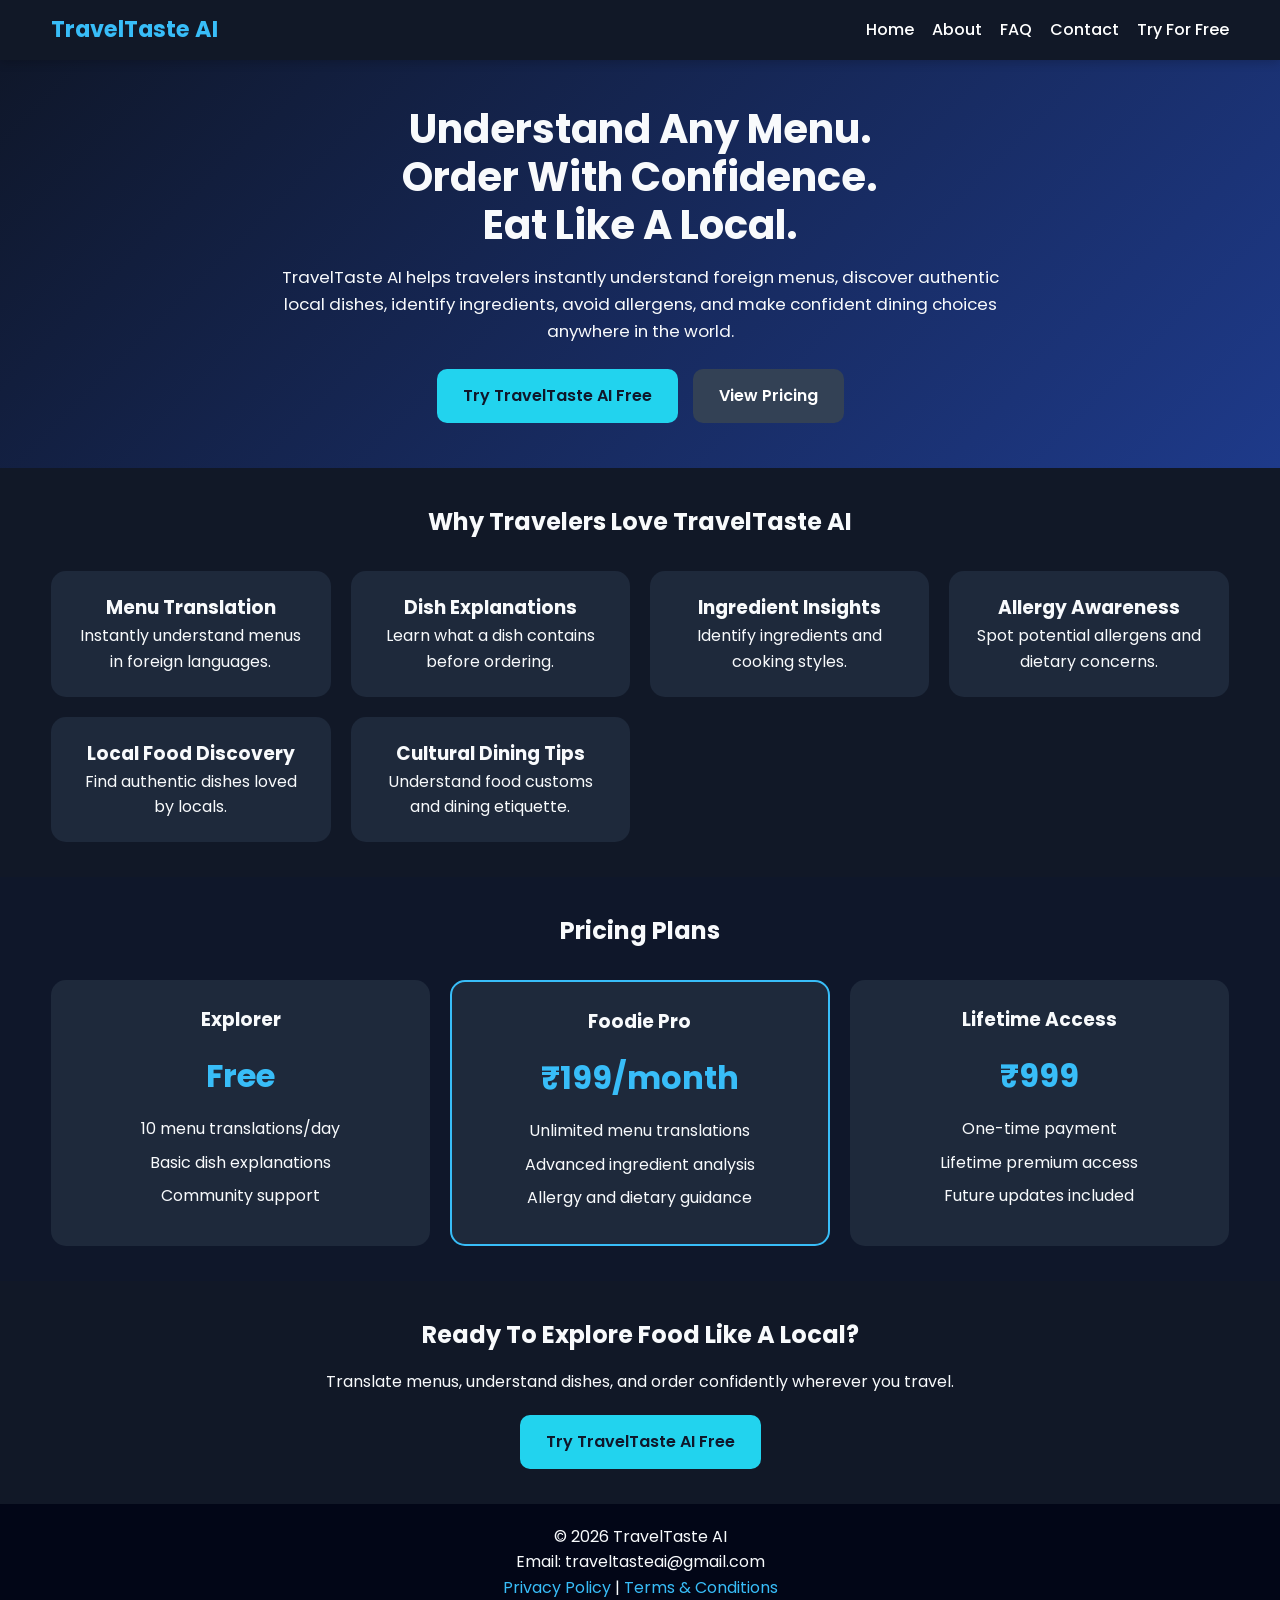
==== index.html @ f71152d3 "Fix HTML formatting and update content" ====
<!DOCTYPE html>

<html lang="en">

<head>
<meta charset="UTF-8">
<meta name="viewport" content="width=device-width, initial-scale=1.0">

<title>TravelTaste AI | Understand Any Menu, Eat Like A Local</title>

<meta name="description"
content="TravelTaste AI helps travelers understand menus, identify ingredients, discover local dishes, avoid allergens, and order confidently anywhere in the world.">

<link rel="stylesheet" href="assets/css/style.css">

<link rel="preconnect" href="https://fonts.googleapis.com">
<link href="https://fonts.googleapis.com/css2?family=Poppins:wght@300;400;500;600;700&display=swap" rel="stylesheet">
</head>

<body>

<header>
<div class="container">

<div class="logo">
TravelTaste AI
</div>

<nav>
<ul>
<li><a href="index.html">Home</a></li>
<li><a href="about.html">About</a></li>
<li><a href="faq.html">FAQ</a></li>
<li><a href="contact.html">Contact</a></li>

<li>
<a href="https://chatgpt.com/g/g-6a216ccab2dc8191abaa5e200b247805-traveltaste-ai"
target="_blank"
class="btn-nav">
Try For Free
</a>
</li>
</ul>
</nav>

</div>
</header>

<section class="hero">

<div class="container">

<h1>Understand Any Menu.<br>Order With Confidence.<br>Eat Like A Local.</h1>

<p>
TravelTaste AI helps travelers instantly understand foreign menus,
discover authentic local dishes, identify ingredients,
avoid allergens, and make confident dining choices anywhere in the world.
</p>

<div class="hero-buttons">

<a class="btn-primary"
href="https://chatgpt.com/g/g-6a216ccab2dc8191abaa5e200b247805-traveltaste-ai"
target="_blank">
Try TravelTaste AI Free
</a>

<a class="btn-secondary"
href="#pricing">
View Pricing </a>

</div>

</div>

</section>

<section class="features">

<div class="container">

<h2>Why Travelers Love TravelTaste AI</h2>

<div class="feature-grid">

<div class="card">
<h3>Menu Translation</h3>
<p>Instantly understand menus in foreign languages.</p>
</div>

<div class="card">
<h3>Dish Explanations</h3>
<p>Learn what a dish contains before ordering.</p>
</div>

<div class="card">
<h3>Ingredient Insights</h3>
<p>Identify ingredients and cooking styles.</p>
</div>

<div class="card">
<h3>Allergy Awareness</h3>
<p>Spot potential allergens and dietary concerns.</p>
</div>

<div class="card">
<h3>Local Food Discovery</h3>
<p>Find authentic dishes loved by locals.</p>
</div>

<div class="card">
<h3>Cultural Dining Tips</h3>
<p>Understand food customs and dining etiquette.</p>
</div>

</div>

</div>

</section>

<section id="pricing" class="pricing">

<div class="container">

<h2>Pricing Plans</h2>

<div class="pricing-grid">

<div class="price-card">

<h3>Explorer</h3>

<div class="price">Free</div>

<ul>
<li>10 menu translations/day</li>
<li>Basic dish explanations</li>
<li>Community support</li>
</ul>

</div>

<div class="price-card featured">

<h3>Foodie Pro</h3>

<div class="price">₹199/month</div>

<ul>
<li>Unlimited menu translations</li>
<li>Advanced ingredient analysis</li>
<li>Allergy and dietary guidance</li>
</ul>

</div>

<div class="price-card">

<h3>Lifetime Access</h3>

<div class="price">₹999</div>

<ul>
<li>One-time payment</li>
<li>Lifetime premium access</li>
<li>Future updates included</li>
</ul>

</div>

</div>

</div>

</section>

<section class="cta">

<div class="container">

<h2>Ready To Explore Food Like A Local?</h2>

<p>
Translate menus, understand dishes, and order confidently wherever you travel.
</p>

<a class="btn-primary"
href="https://chatgpt.com/g/g-6a216ccab2dc8191abaa5e200b247805-traveltaste-ai"
target="_blank">
Try TravelTaste AI Free
</a>

</div>

</section>

<footer>

<div class="container">

<p>
© 2026 TravelTaste AI
</p>

<p>
Email:
traveltasteai@gmail.com
</p>

<p>
<a href="privacy-policy.html">Privacy Policy</a> |
<a href="terms.html">Terms & Conditions</a>
</p>

</div>

</footer>

</body>
</html>
---- assets/css/style.css ----
*{
margin:0;
padding:0;
box-sizing:border-box;
}

body{
font-family:'Poppins',sans-serif;
background:#0f172a;
color:#f8fafc;
line-height:1.6;
}

.container{
width:92%;
max-width:1200px;
margin:auto;
}

/* HEADER */

header{
background:#111827;
padding:12px 0;
position:sticky;
top:0;
z-index:100;
box-shadow:0 2px 10px rgba(0,0,0,0.2);
}

header .container{
display:flex;
justify-content:space-between;
align-items:center;
}

.logo{
font-size:1.4rem;
font-weight:700;
color:#38bdf8;
white-space:nowrap;
}

nav ul{
list-style:none;
display:flex;
gap:18px;
}

nav a{
text-decoration:none;
color:white;
font-weight:500;
transition:0.3s;
}

nav a:hover{
color:#38bdf8;
}

/* HERO */

.hero{
padding:45px 0;
text-align:center;
background:linear-gradient(
135deg,
#0f172a,
#1e3a8a
);
}

.hero h1{
font-size:2.5rem;
line-height:1.2;
margin-bottom:15px;
}

.hero p{
max-width:750px;
margin:auto;
margin-bottom:25px;
font-size:1.05rem;
}

.hero-buttons{
display:flex;
justify-content:center;
gap:15px;
flex-wrap:wrap;
}

.btn-primary,
.btn-secondary{
display:inline-block;
padding:14px 26px;
border-radius:10px;
text-decoration:none;
font-weight:600;
transition:0.3s;
}

.btn-primary{
background:#22d3ee;
color:#0f172a;
}

.btn-primary:hover{
background:#67e8f9;
}

.btn-secondary{
background:#334155;
color:white;
}

.btn-secondary:hover{
background:#475569;
}

/* FEATURES */

.features{
padding:35px 0;
background:#111827;
}

.features h2{
text-align:center;
margin-bottom:30px;
}

.feature-grid{
display:grid;
grid-template-columns:repeat(auto-fit,minmax(260px,1fr));
gap:20px;
}

.card{
background:#1e293b;
padding:22px;
border-radius:15px;
text-align:center;
transition:0.3s;
}

.card:hover{
transform:translateY(-5px);
}

/* CONTACT CARDS */

.contact-grid{
display:grid;
grid-template-columns:repeat(auto-fit,minmax(280px,1fr));
gap:20px;
margin-top:20px;
}

.contact-card{
background:#1e293b;
padding:25px;
border-radius:15px;
text-align:center;
}

.contact-card h3{
margin-bottom:10px;
}

.contact-card a{
color:white !important;
font-weight:600;
text-decoration:none;
display:inline-block;
margin-top:10px;
padding:10px 18px;
background:#22d3ee;
border-radius:8px;
}

.contact-card a:hover{
background:#67e8f9;
color:#0f172a !important;
}

/* PRICING */

.pricing{
padding:35px 0;
}

.pricing h2{
text-align:center;
margin-bottom:30px;
}

.pricing-grid{
display:grid;
grid-template-columns:repeat(auto-fit,minmax(260px,1fr));
gap:20px;
}

.price-card{
background:#1e293b;
padding:25px;
border-radius:15px;
text-align:center;
}

.featured{
border:2px solid #38bdf8;
}

.price{
font-size:2rem;
font-weight:700;
margin:15px 0;
color:#38bdf8;
}

.price-card ul{
list-style:none;
}

.price-card li{
margin-bottom:8px;
}

/* QR SECTION */

.qr-section{
text-align:center;
padding:20px 0;
margin:10px auto;
}

.qr-section h2{
margin-bottom:10px;
}

.qr-section p{
margin-bottom:15px;
}

.qr-section img{
width:180px;
max-width:100%;
display:block;
margin:10px auto;
border-radius:12px;
box-shadow:0 0 15px rgba(56,189,248,0.4);
}

/* CTA */

.cta{
padding:35px 0;
text-align:center;
background:#111827;
}

.cta h2{
margin-bottom:15px;
}

.cta p{
margin-bottom:20px;
}

/* FOOTER */

footer{
padding:20px 0;
text-align:center;
background:#020617;
}

footer a{
color:#38bdf8;
text-decoration:none;
}

/* MOBILE */

@media(max-width:768px){

header .container{
flex-direction:column;
gap:10px;
}

.logo{
font-size:1.2rem;
}

nav ul{
gap:10px;
font-size:0.85rem;
flex-wrap:wrap;
justify-content:center;
}

.hero{
padding:35px 0;
}

.hero h1{
font-size:2rem;
}

.hero p{
font-size:1rem;
}

.hero-buttons{
flex-direction:column;
align-items:center;
}

.btn-primary,
.btn-secondary{
width:220px;
text-align:center;
}

.features,
.pricing,
.cta{
padding:25px 0;
}

.qr-section img{
width:150px;
}
}
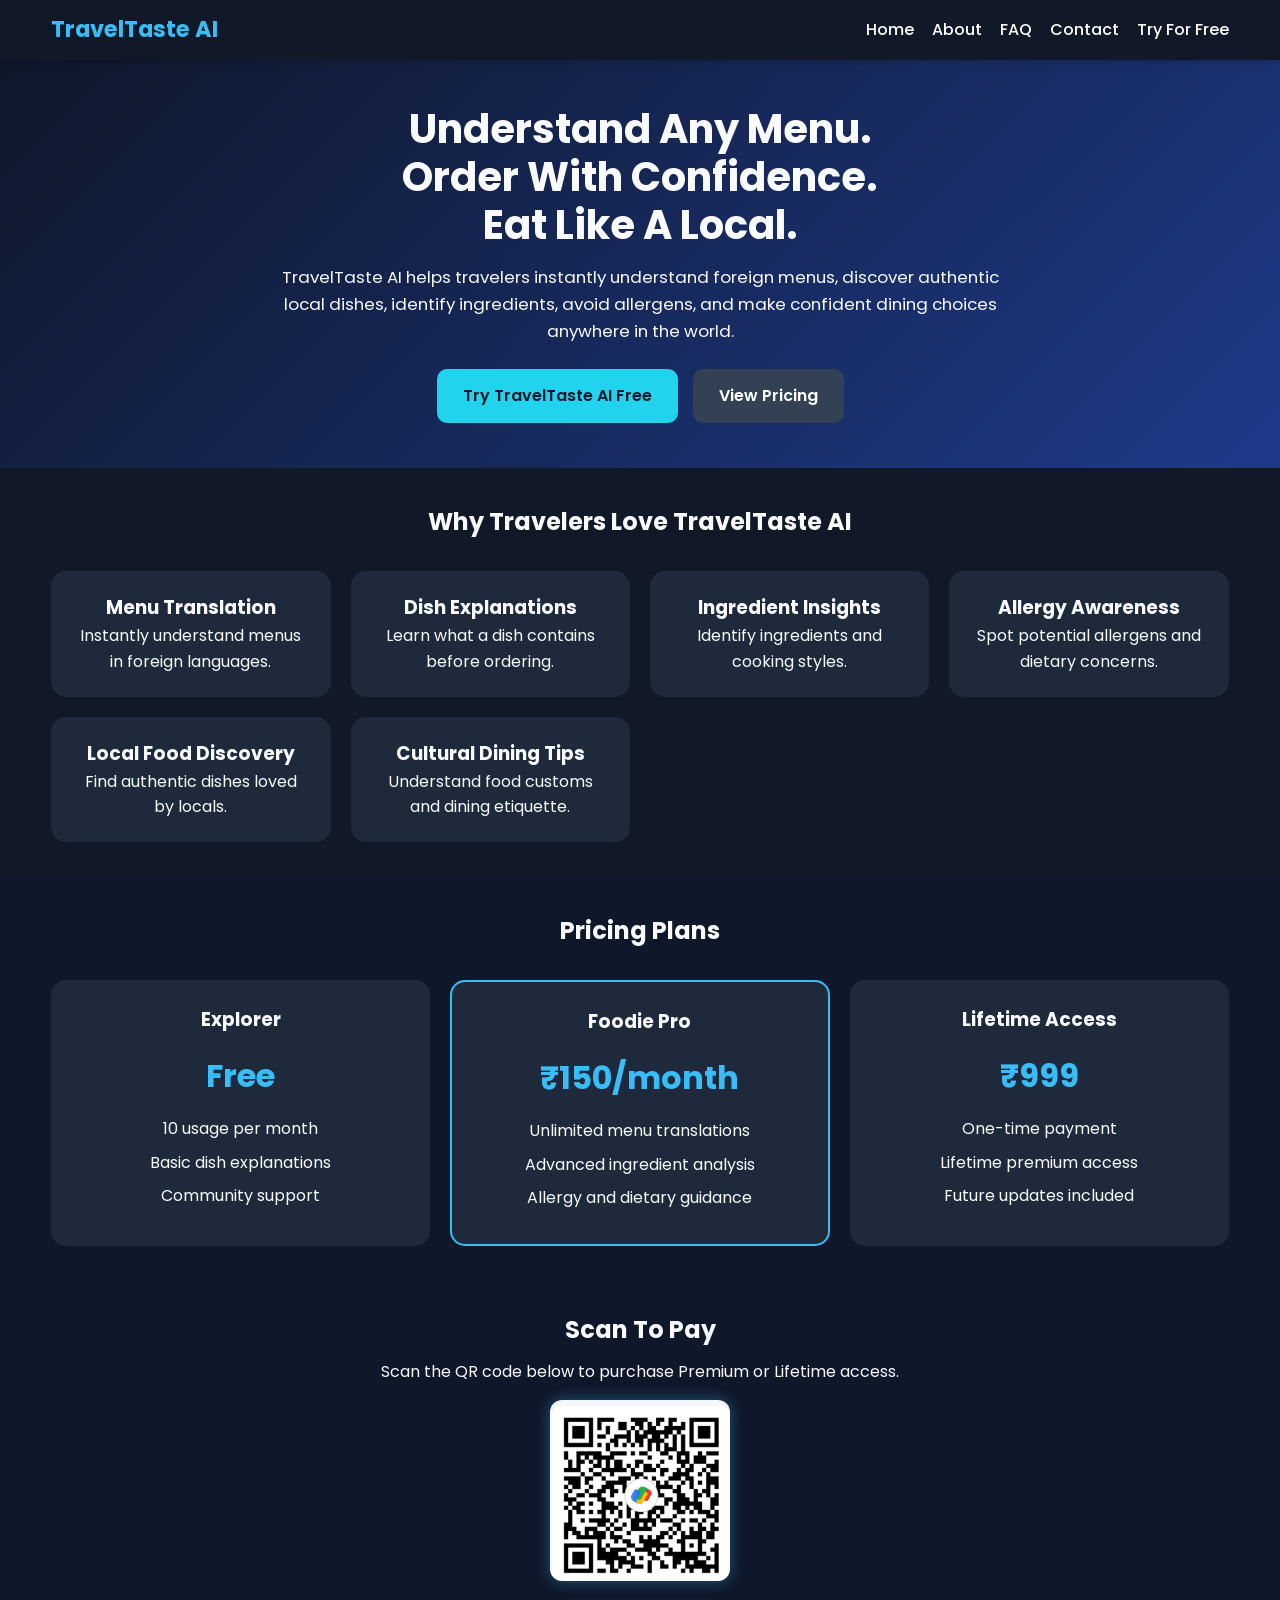
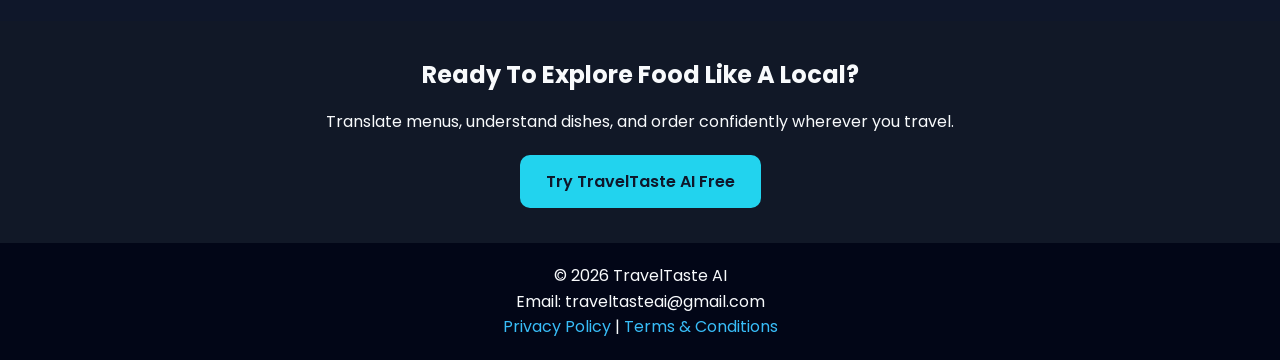
==== commit 918ba0e8: "Update index.html with QR code and pricing changes Added QR code section for payment options and upd" ====
--- a/index.html
+++ b/index.html
@@ -135,7 +135,7 @@
 <div class="price">Free</div>
 
 <ul>
-<li>10 menu translations/day</li>
+<li>10 usage per month </li>
 <li>Basic dish explanations</li>
 <li>Community support</li>
 </ul>
@@ -146,7 +146,7 @@
 
 <h3>Foodie Pro</h3>
 
-<div class="price">₹199/month</div>
+<div class="price">₹150/month</div>
 
 <ul>
 <li>Unlimited menu translations</li>
@@ -172,11 +172,23 @@
 
 </div>
 
-</div>
+</section>
+
+<section class="qr-section">
+
+<h2>Scan To Pay</h2>
+
+<p>
+Scan the QR code below to purchase Premium or Lifetime access.
+</p>
+
+<img src="assets/qr/qrcode_atulghatwai.github.io.png"
+alt="TravelTaste AI Payment QR">
 
 </section>
 
 <section class="cta">
+
 
 <div class="container">
 
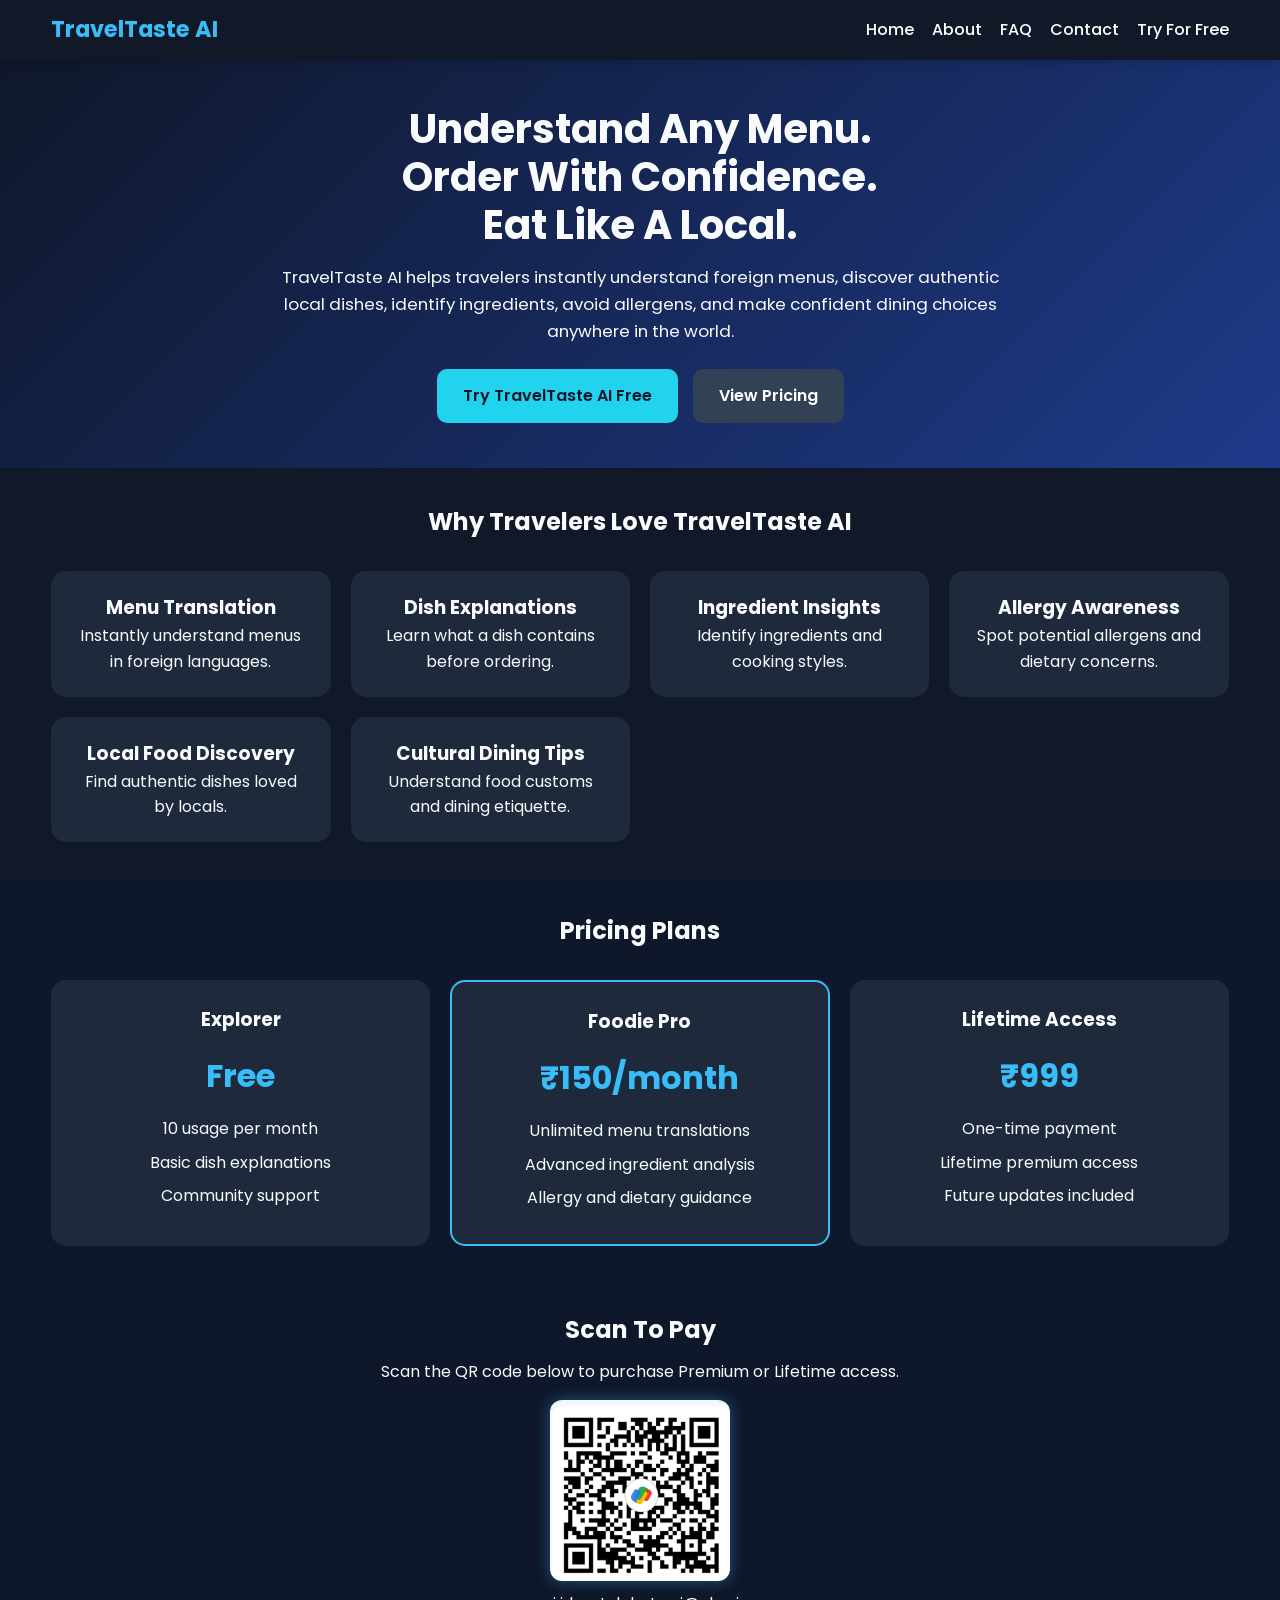
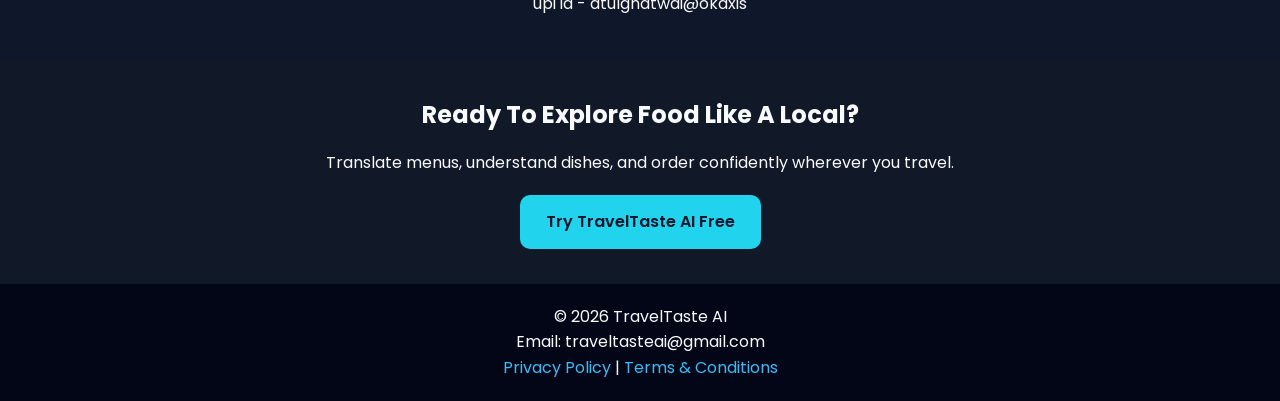
==== commit 1f58cbeb: "Fix HTML formatting and add UPI ID" ====
--- a/index.html
+++ b/index.html
@@ -184,7 +184,7 @@
 
 <img src="assets/qr/qrcode_atulghatwai.github.io.png"
 alt="TravelTaste AI Payment QR">
-
+<P>upi id - atulghatwai@okaxis</P>
 </section>
 
 <section class="cta">
--- a/assets/css/style.css
+++ b/assets/css/style.css
@@ -152,7 +152,7 @@
 
 .contact-grid{
 display:grid;
-grid-template-columns:repeat(auto-fit,minmax(280px,1fr));
+grid-template-columns:repeat(3,1fr);
 gap:20px;
 margin-top:20px;
 }
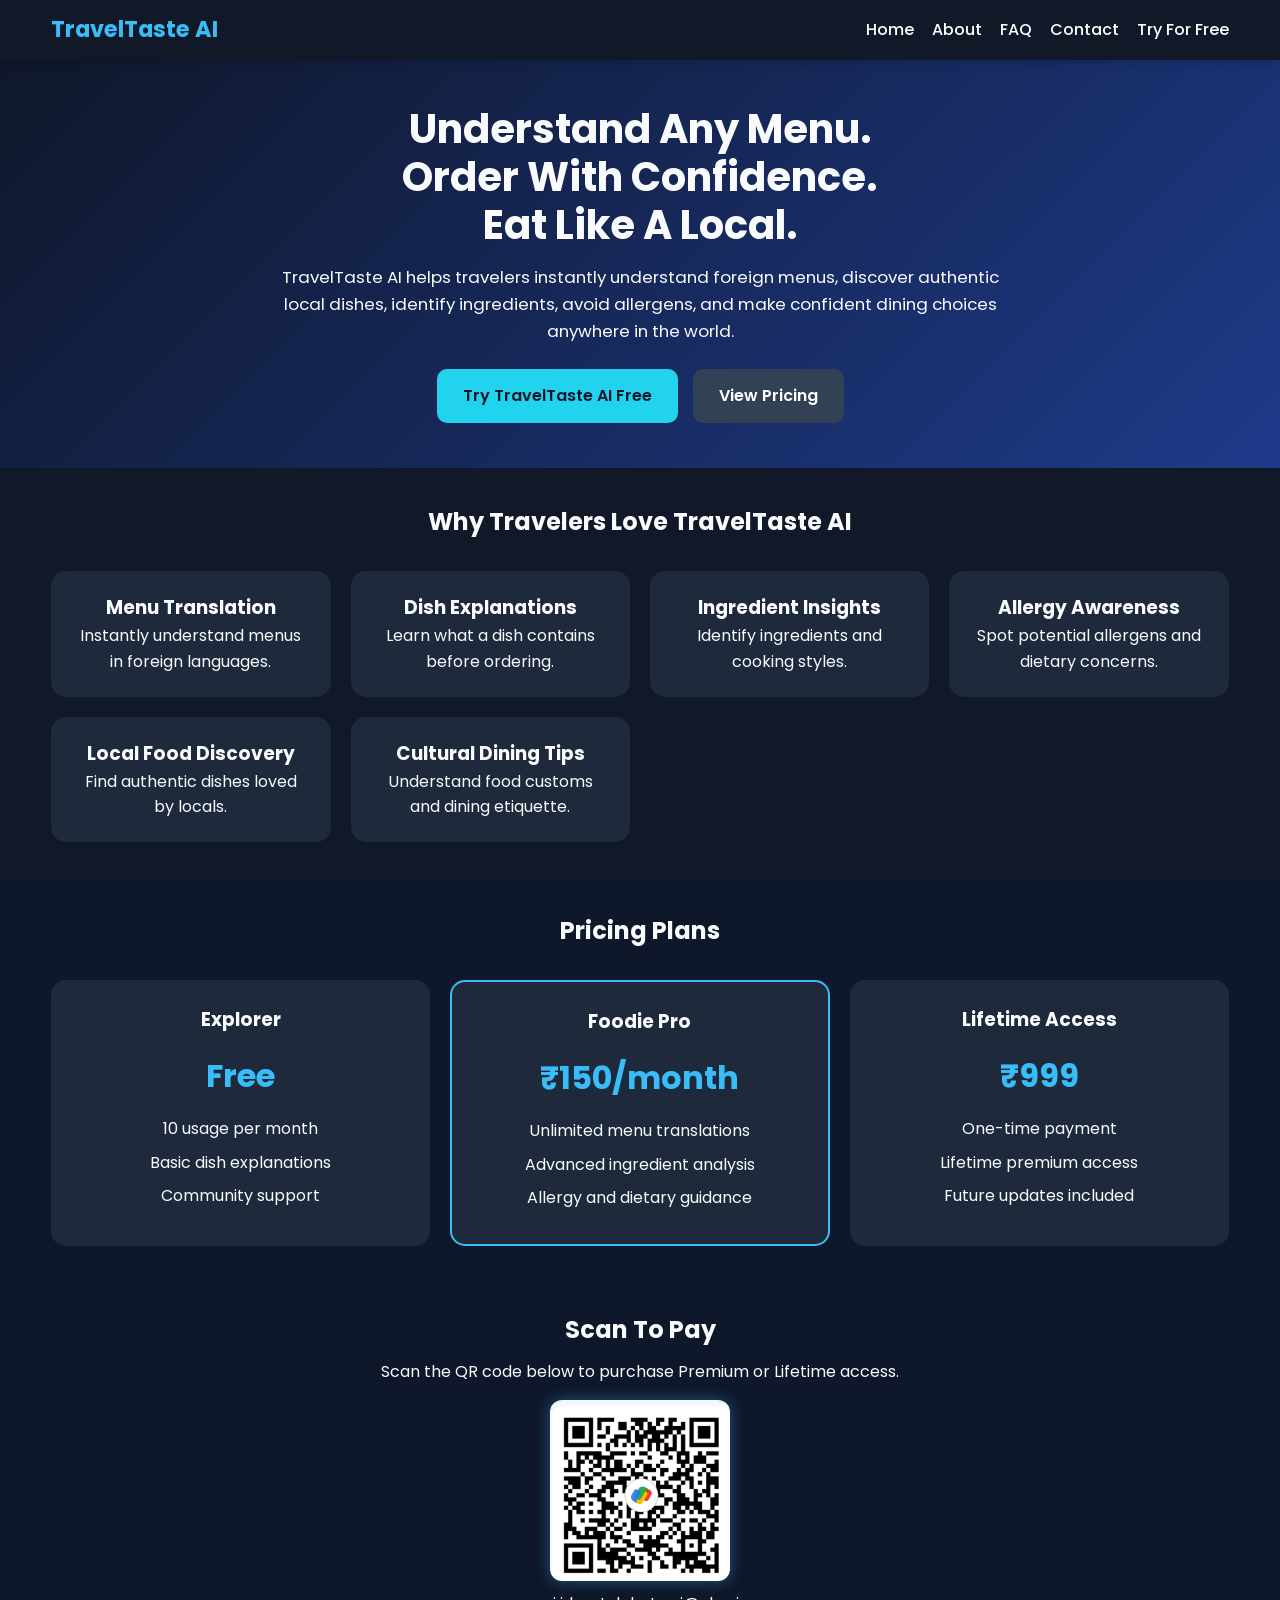
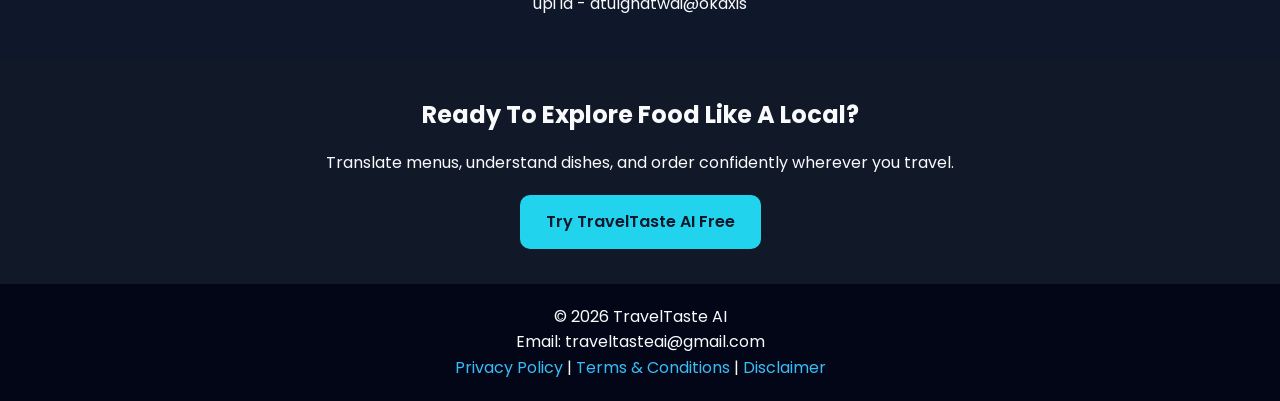
==== commit 76ee1813: "Fix HTML formatting and add disclaimer link" ====
--- a/index.html
+++ b/index.html
@@ -224,6 +224,7 @@
 <p>
 <a href="privacy-policy.html">Privacy Policy</a> |
 <a href="terms.html">Terms & Conditions</a>
+| <a href="disclaimer.html">Disclaimer</a> 
 </p>
 
 </div>
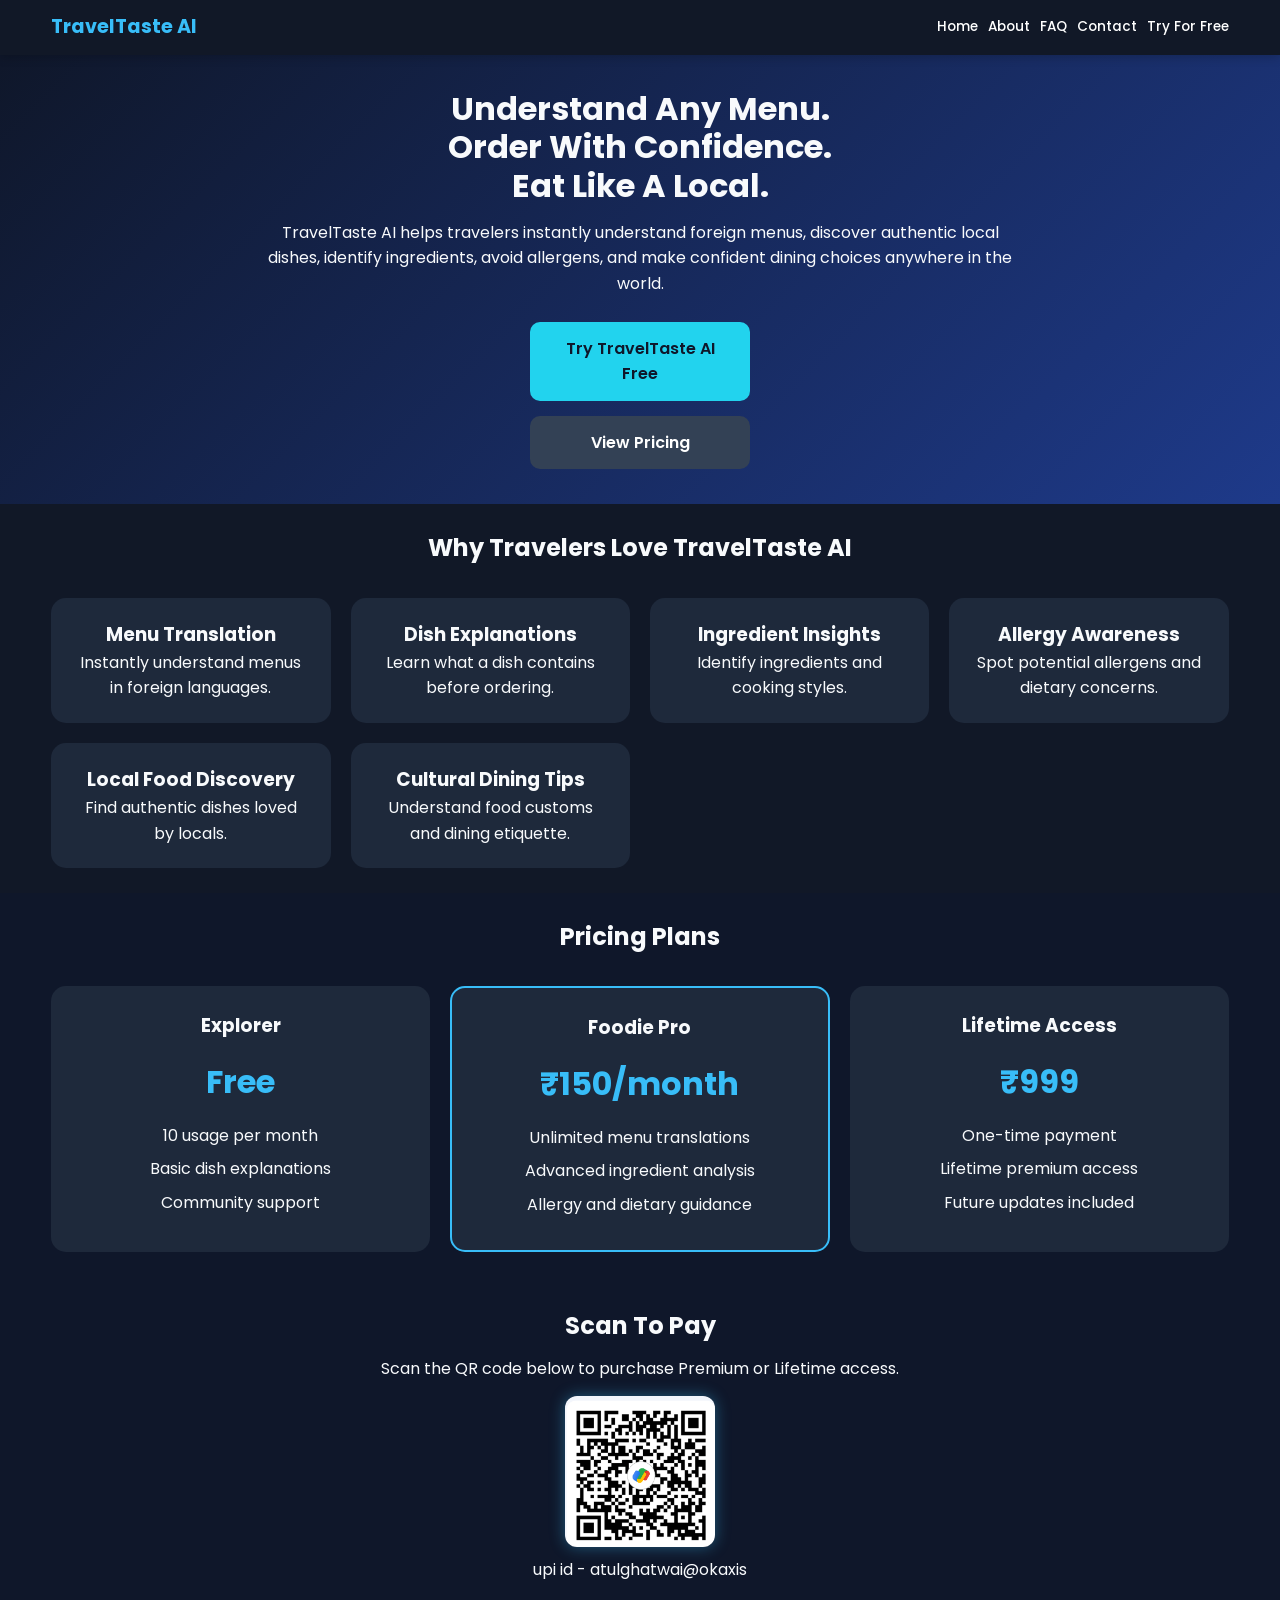
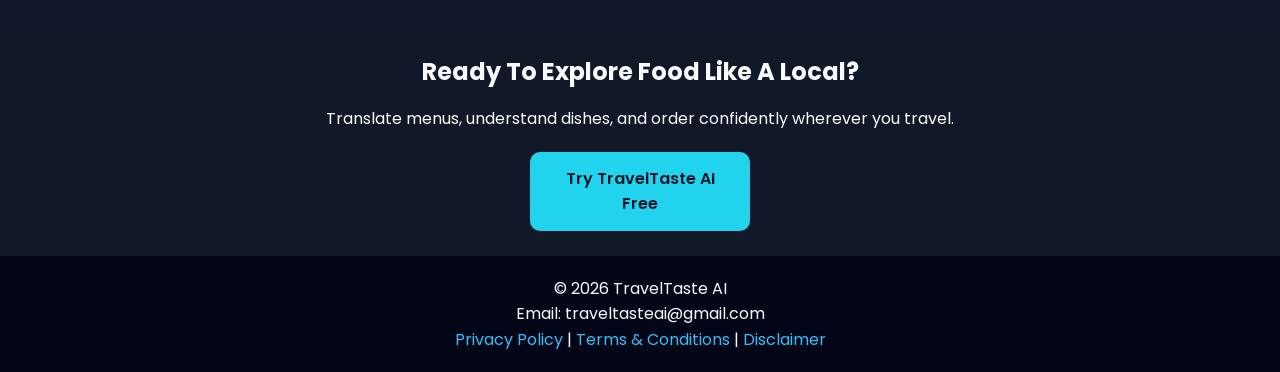
==== commit dcb2103d: "Add Google site verification meta tag Added Google site verification meta tag for SEO." ====
--- a/index.html
+++ b/index.html
@@ -5,6 +5,7 @@
 <head>
 <meta charset="UTF-8">
 <meta name="viewport" content="width=device-width, initial-scale=1.0">
+<meta name="google-site-verification" content="fs3wcVhplFdr8_7PVjcH9xmfbt2nvWzq9gxHmmd_m3Q" />
 
 <title>TravelTaste AI | Understand Any Menu, Eat Like A Local</title>
 
--- a/assets/css/style.css
+++ b/assets/css/style.css
@@ -285,9 +285,10 @@
 
 @media(max-width:768px){
 
-header .container{
-flex-direction:column;
-gap:10px;
+.contact-grid{
+grid-template-columns:1fr;
+}
+
 }
 
 .logo{
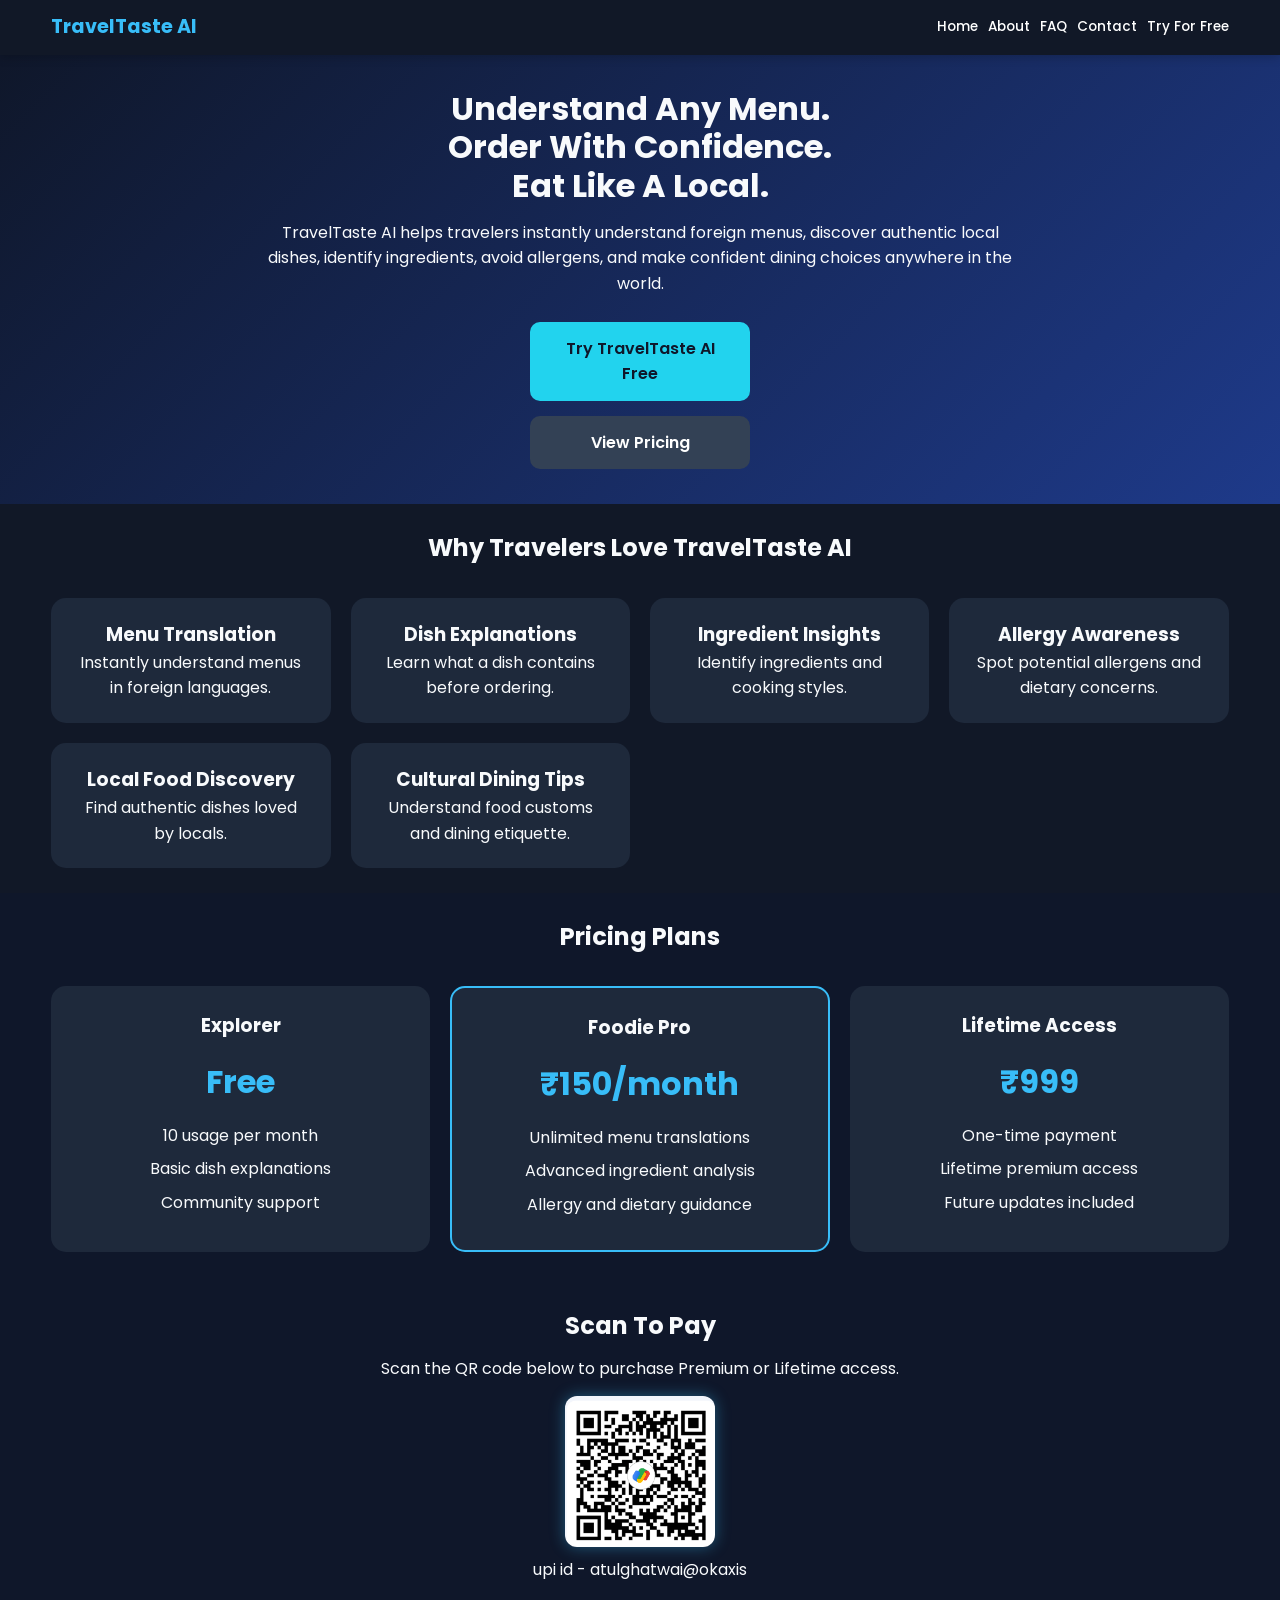
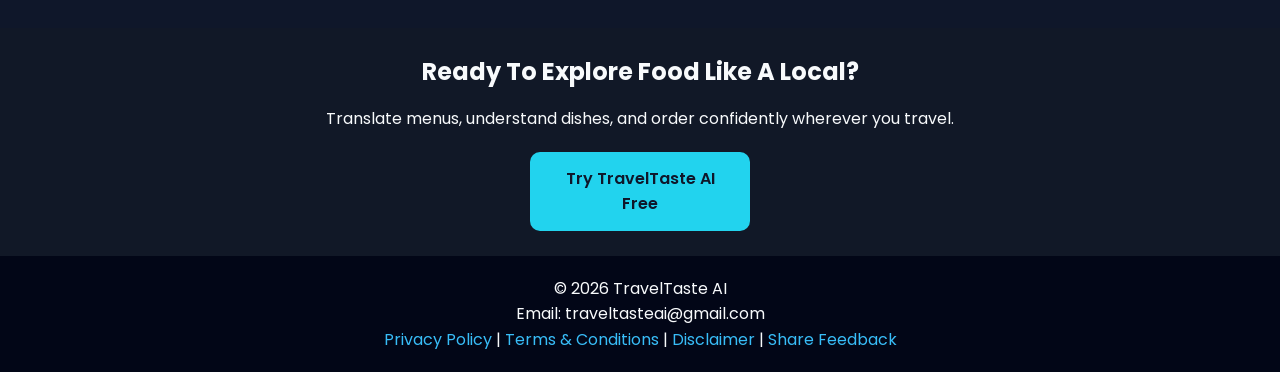
==== commit 5b46f1e1: "Fix HTML formatting and add feedback link" ====
--- a/index.html
+++ b/index.html
@@ -225,7 +225,8 @@
 <p>
 <a href="privacy-policy.html">Privacy Policy</a> |
 <a href="terms.html">Terms & Conditions</a>
-| <a href="disclaimer.html">Disclaimer</a> 
+| <a href="disclaimer.html">Disclaimer</a> | 
+<a href="https://forms.gle/KcRqr9jrZfQy5ATy7" target="_blank">Share Feedback</a>
 </p>
 
 </div>
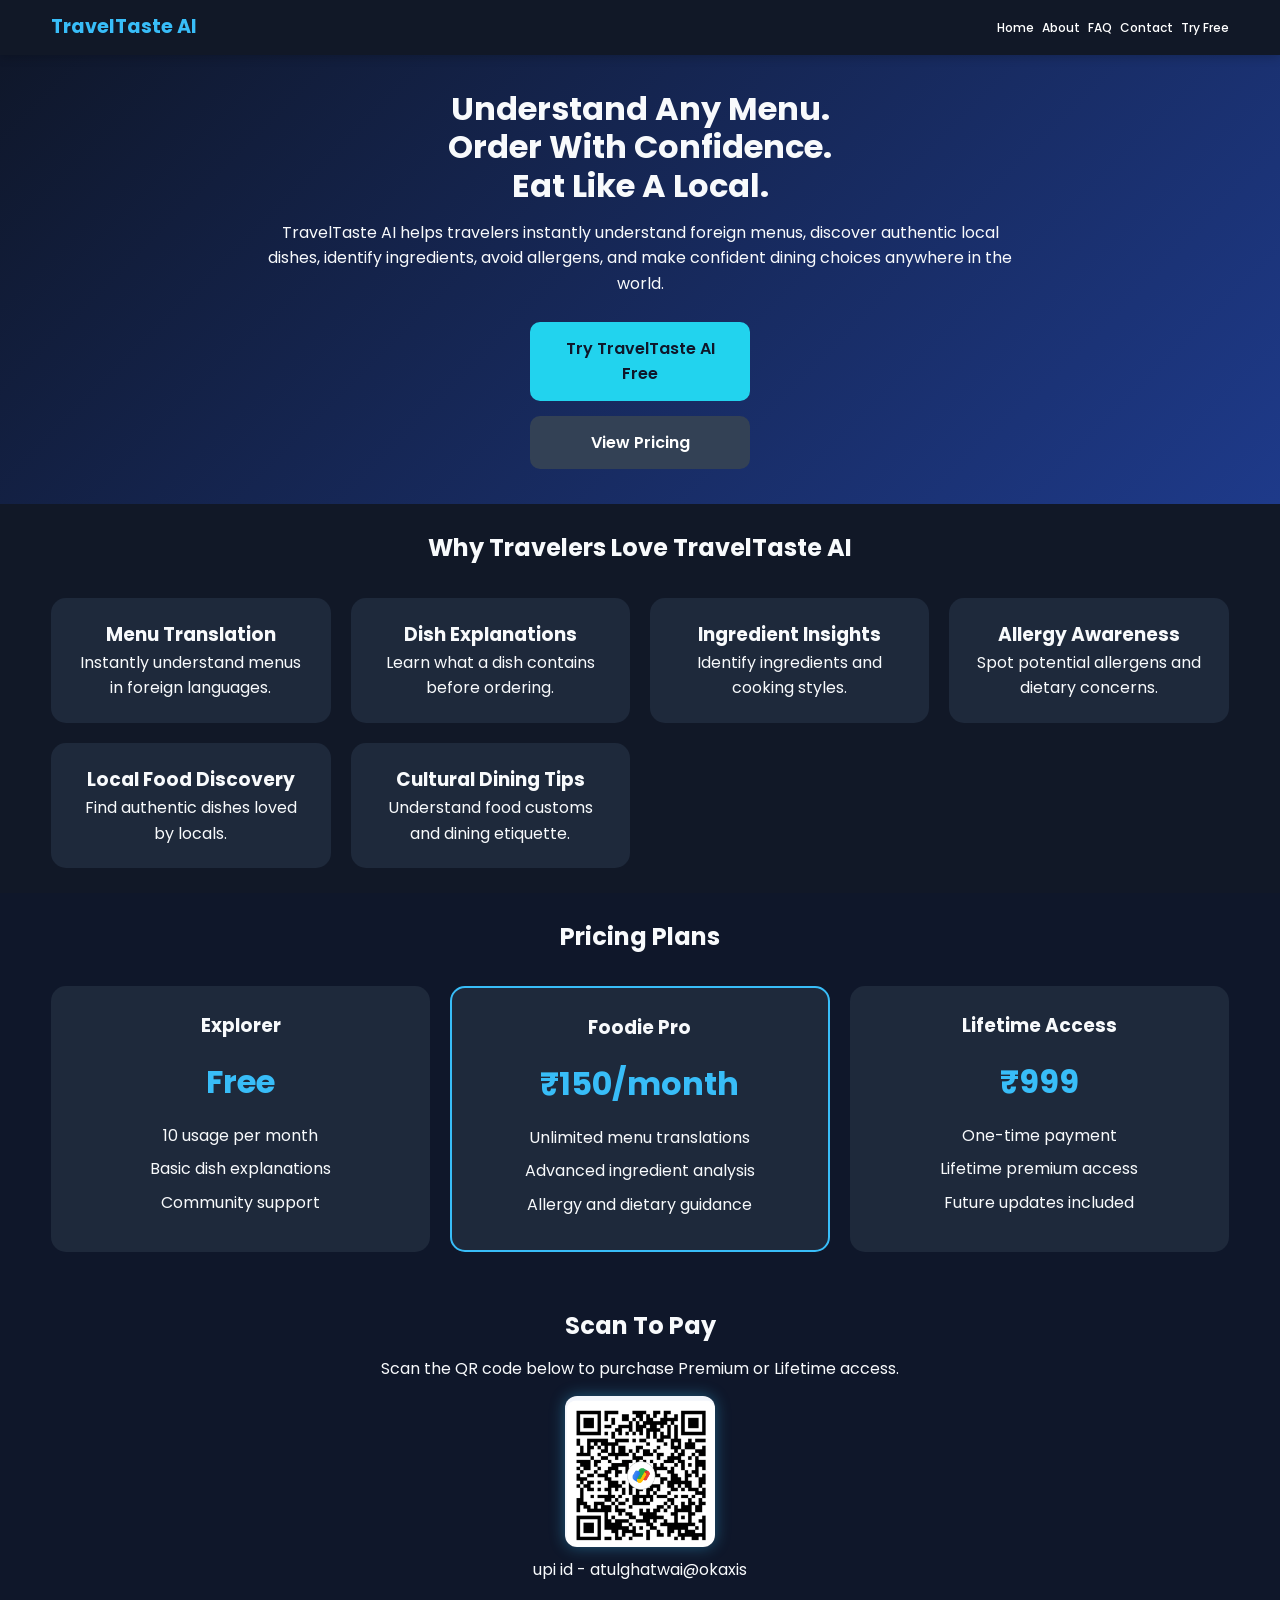
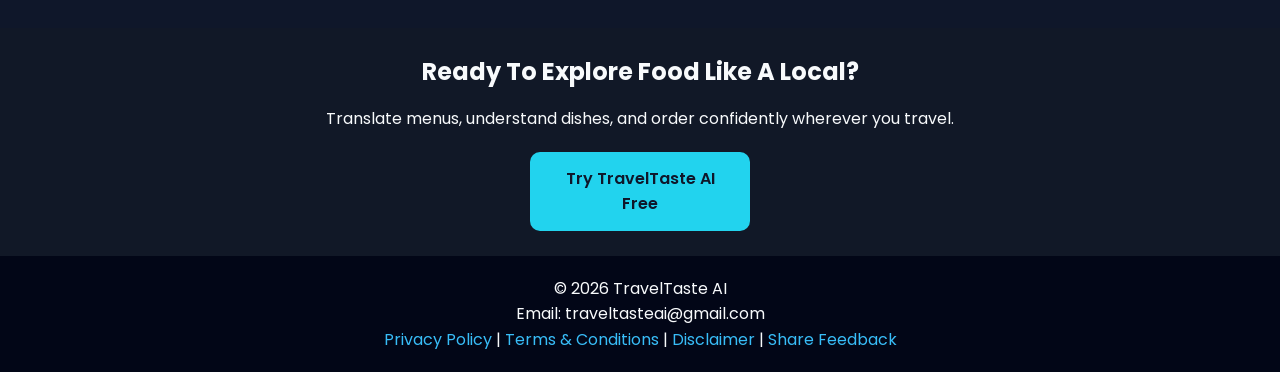
==== commit 7c222544: "Fix HTML encoding issues in index.html" ====
--- a/index.html
+++ b/index.html
@@ -38,7 +38,7 @@
 <a href="https://chatgpt.com/g/g-6a216ccab2dc8191abaa5e200b247805-traveltaste-ai"
 target="_blank"
 class="btn-nav">
-Try For Free
+Try Free
 </a>
 </li>
 </ul>
--- a/assets/css/style.css
+++ b/assets/css/style.css
@@ -296,8 +296,8 @@
 }
 
 nav ul{
-gap:10px;
-font-size:0.85rem;
+gap:8px;
+font-size:0.75rem;
 flex-wrap:wrap;
 justify-content:center;
 }
